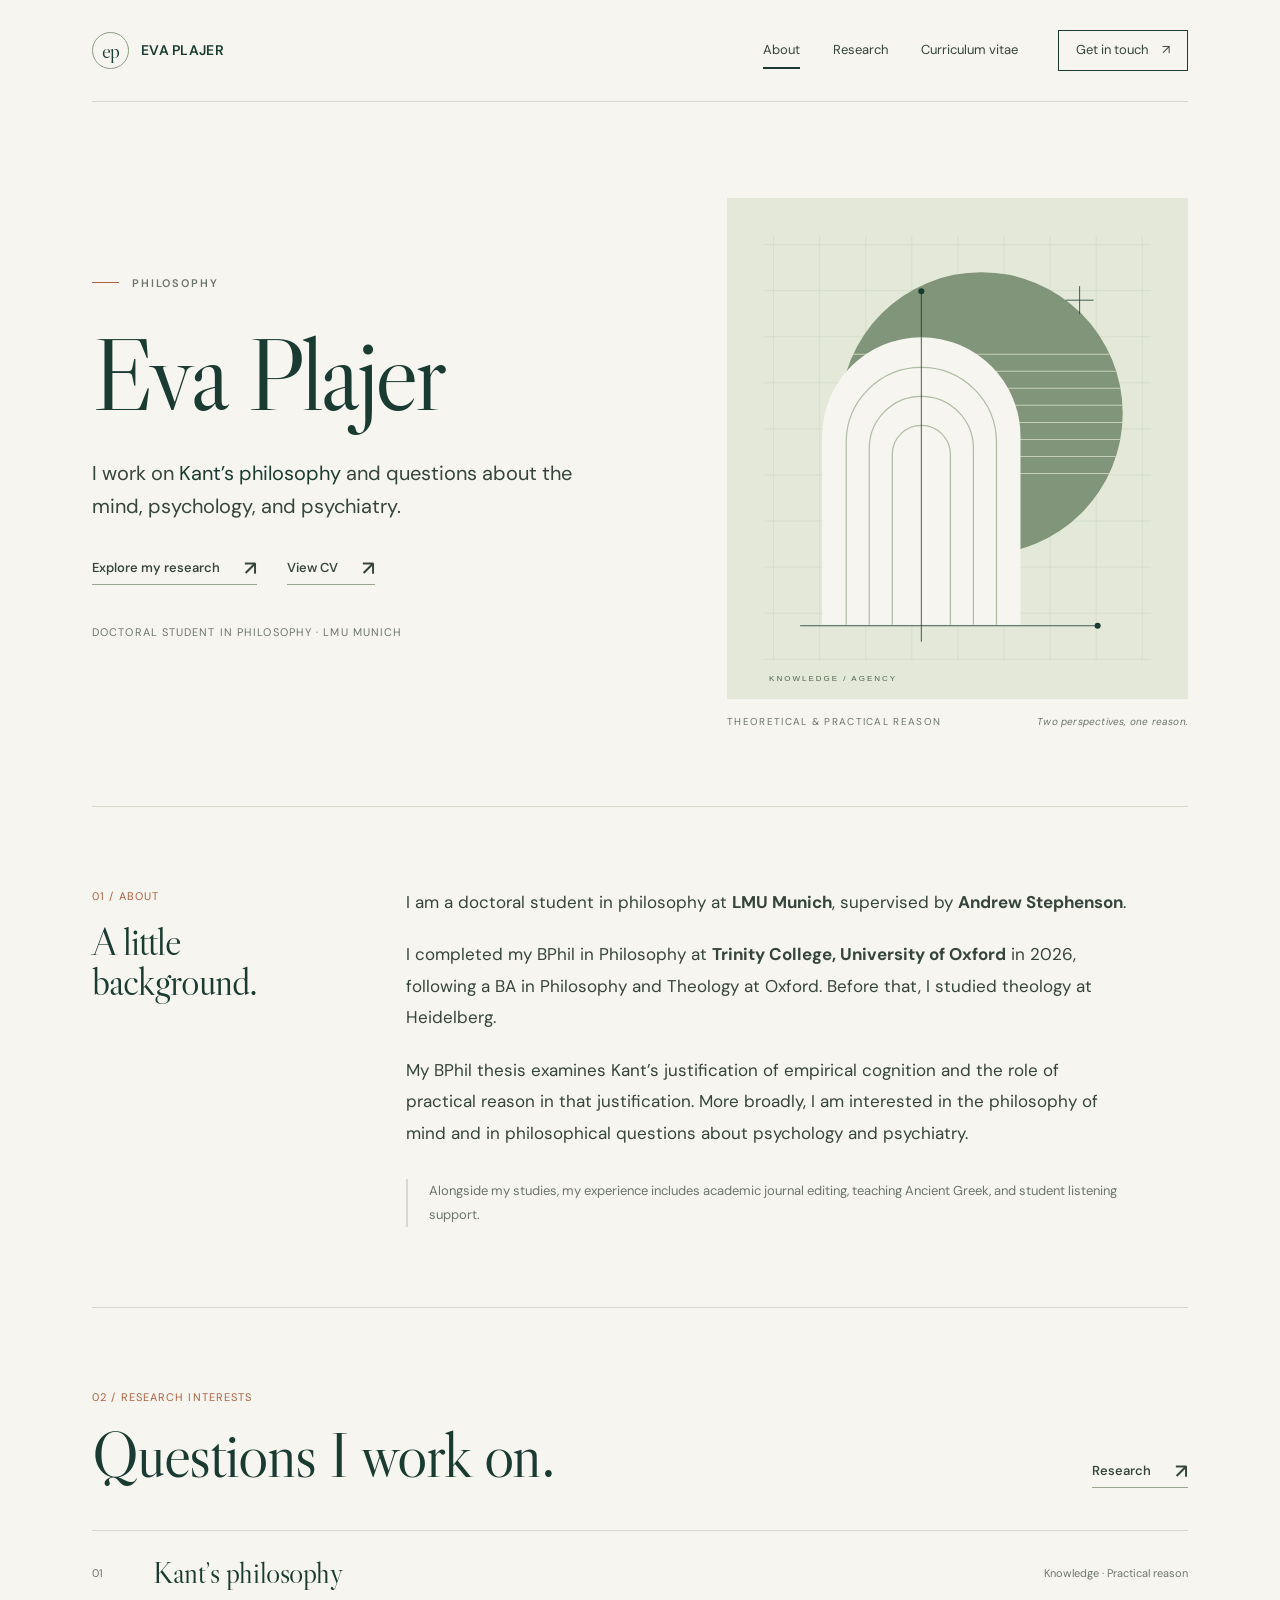
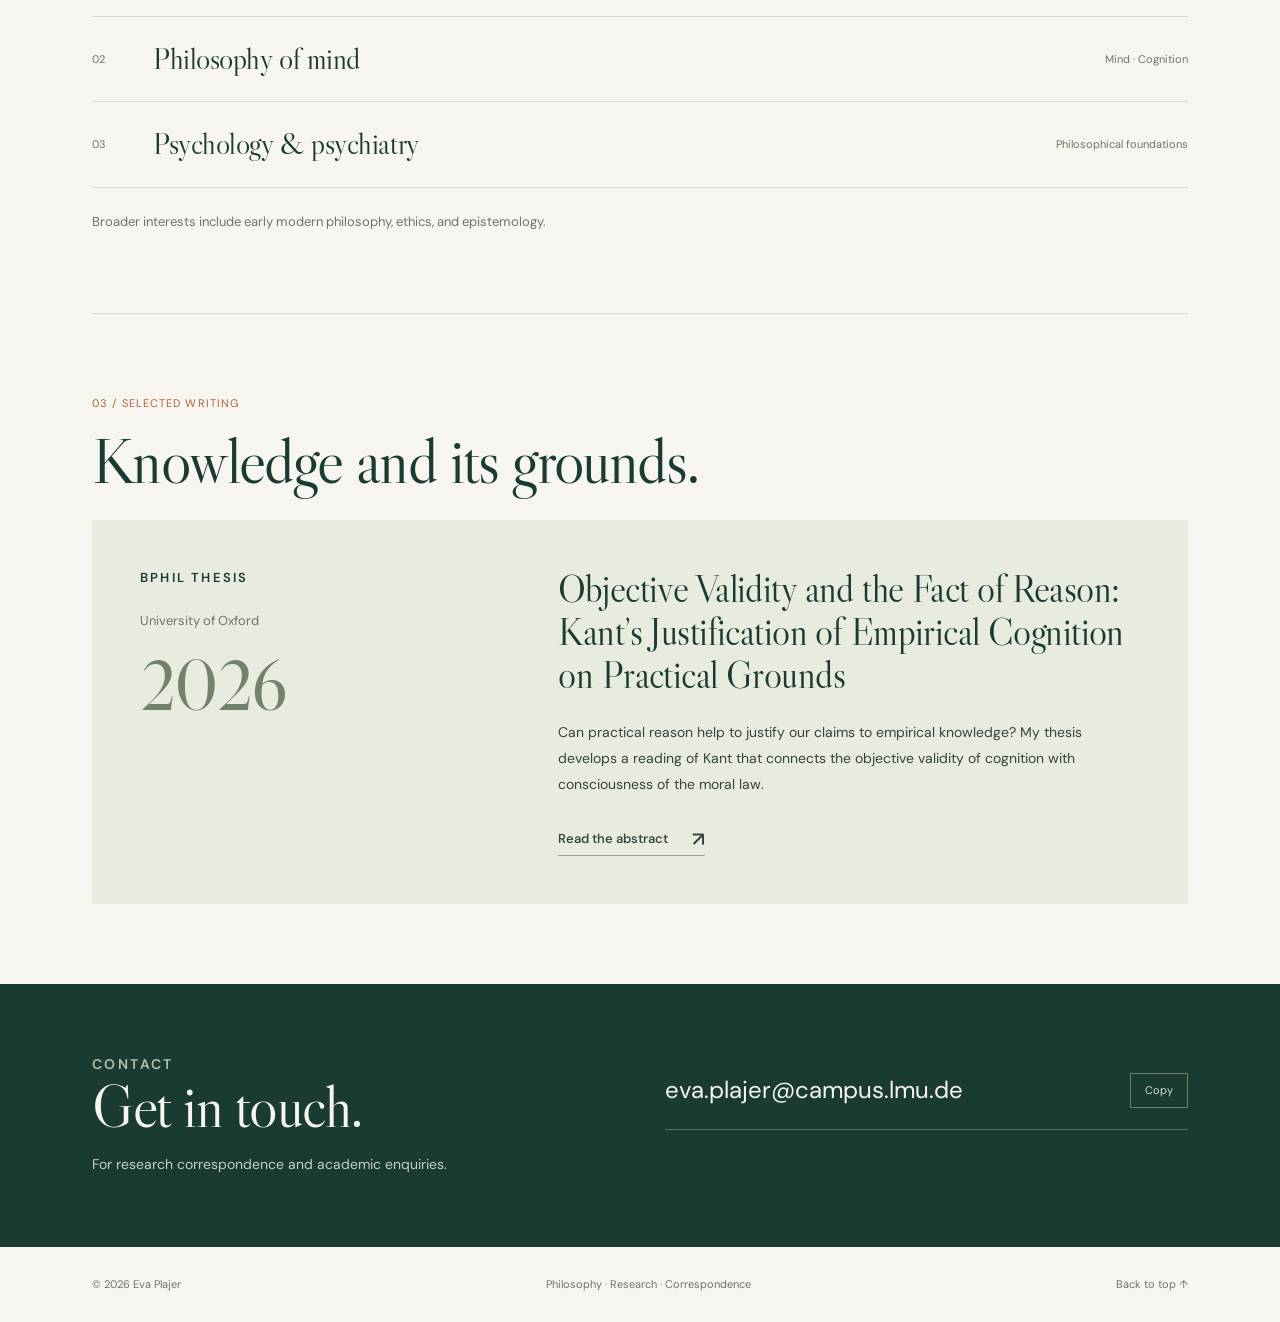
==== index.html @ 6549900b "Launch Eva Plajer’s academic website" ====
<!doctype html>
<html lang="en">
<head>
  <meta charset="utf-8"><meta name="viewport" content="width=device-width, initial-scale=1">
  <title>Eva Plajer — Philosophy</title>
  <meta name="description" content="Eva Plajer’s academic website. Research interests in Kant, philosophy of mind, and philosophy of psychology and psychiatry.">
  <meta name="theme-color" content="#193b31"><link rel="canonical" href="https://evaplajer.com/">
  <meta property="og:title" content="Eva Plajer — Philosophy"><meta property="og:description" content="Kant, philosophy of mind, and philosophy of psychology and psychiatry."><meta property="og:type" content="website"><meta property="og:url" content="https://evaplajer.com/">
  <link rel="icon" href="favicon.svg" type="image/svg+xml"><link rel="stylesheet" href="styles.css"><script src="script.js" defer></script>
</head>
<body>
  <a class="skip" href="#main">Skip to content</a>
  <header class="wrap"><div class="header-inner">
    <a class="wordmark" href="index.html" aria-label="Eva Plajer, home"><span class="monogram" aria-hidden="true">ep</span> EVA PLAJER</a>
    <button class="menu-toggle" aria-controls="navigation" aria-expanded="false">Menu +</button>
    <nav class="nav" id="navigation" aria-label="Main navigation"><a href="index.html" aria-current="page">About</a><a href="research.html">Research</a><a href="cv.html">Curriculum vitae</a><a class="nav-contact" href="#contact">Get in touch <span aria-hidden="true">↗</span></a></nav>
  </div></header>
  <main id="main">
    <div class="wrap">
      <section class="hero" aria-labelledby="name">
        <div>
          <p class="eyebrow rule">Philosophy</p>
          <h1 id="name">Eva Plajer</h1>
          <p class="lead">I work on <em>Kant’s philosophy</em> and questions about the mind, psychology, and psychiatry.</p>
          <div class="hero-actions"><a class="text-link" href="research.html">Explore my research <span aria-hidden="true">↗</span></a><a class="text-link" href="cv.html">View CV <span aria-hidden="true">↗</span></a></div>
          <p class="hero-note">Doctoral student in philosophy · LMU Munich</p>
        </div>
        <figure class="reason-art" aria-label="Abstract composition of a circle and an open arch, exploring the relation between knowledge and agency">
          <div class="art-frame">
            <svg viewBox="0 0 460 500" role="presentation" aria-hidden="true" preserveAspectRatio="xMidYMid slice">
              <defs><pattern id="grid" width="46" height="46" patternUnits="userSpaceOnUse"><path d="M46 0H0V46" fill="none" stroke="#bdc8af" stroke-width=".65"/></pattern><clipPath id="circle"><circle cx="254" cy="215" r="141"/></clipPath></defs>
              <rect width="460" height="500" fill="#e3e8d8"/><rect x="37" y="38" width="386" height="424" fill="url(#grid)"/>
              <circle cx="254" cy="215" r="141" fill="#809579"/>
              <g clip-path="url(#circle)" fill="none" stroke="#c4d0b5" stroke-width="1"><path d="M107 156H401M107 173H401M107 190H401M107 207H401M107 224H401M107 241H401M107 258H401M107 275H401"/></g>
              <path d="M95 426V238a99 99 0 0 1 198 0v188" fill="#f6f5ef"/>
              <path d="M119 426V244a75 75 0 0 1 150 0v182M142 426V250a52 52 0 0 1 104 0v176M165 426V256a29 29 0 0 1 58 0v170" fill="none" stroke="#aebca3" stroke-width="1.2"/>
              <path d="M73 427H370M194 93V443" stroke="#193b31" stroke-width=".8"/><circle cx="194" cy="93" r="3" fill="#193b31"/><circle cx="370" cy="427" r="3" fill="#193b31"/>
              <path d="M338 102h28m-14-14v28" stroke="#193b31" stroke-width=".8"/><text x="42" y="482" fill="#52654b" font-family="Arial,sans-serif" font-size="8" letter-spacing="2">KNOWLEDGE / AGENCY</text>
            </svg>
          </div>
          <figcaption class="art-caption"><span>Theoretical &amp; practical reason</span><span>Two perspectives, one reason.</span></figcaption>
        </figure>
      </section>
      <section class="section section-grid" id="about" aria-labelledby="about-title">
        <div><span class="section-number">01 / ABOUT</span><h2 class="section-title" id="about-title">A little<br>background.</h2></div>
        <div class="prose">
          <p class="lmu-status">I am a doctoral student in philosophy at <strong>LMU Munich</strong>, supervised by <strong>Andrew Stephenson</strong>.</p>
          <p>I completed my BPhil in Philosophy at <strong>Trinity College, University of Oxford</strong> in 2026, following a BA in Philosophy and Theology at Oxford. Before that, I studied theology at Heidelberg.</p>
          <p>My BPhil thesis examines Kant’s justification of empirical cognition and the role of practical reason in that justification. More broadly, I am interested in the philosophy of mind and in philosophical questions about psychology and psychiatry.</p>
          <p class="about-small">Alongside my studies, my experience includes academic journal editing, teaching Ancient Greek, and student listening support.</p>
        </div>
      </section>
      <section class="section" aria-labelledby="interests-title">
        <div class="research-heading"><div><span class="section-number">02 / RESEARCH INTERESTS</span><h2 id="interests-title">Questions I work on.</h2></div><a class="text-link" href="research.html">Research <span aria-hidden="true">↗</span></a></div>
        <div class="interest-list">
          <div class="interest"><span class="index">01</span><h3>Kant’s philosophy</h3><span class="tag">Knowledge · Practical reason</span></div>
          <div class="interest"><span class="index">02</span><h3>Philosophy of mind</h3><span class="tag">Mind · Cognition</span></div>
          <div class="interest"><span class="index">03</span><h3>Psychology &amp; psychiatry</h3><span class="tag">Philosophical foundations</span></div>
        </div>
        <p class="breadth">Broader interests include early modern philosophy, ethics, and epistemology.</p>
      </section>
      <section class="section" aria-labelledby="writing-title">
        <span class="section-number">03 / SELECTED WRITING</span><h2 id="writing-title">Knowledge and its grounds.</h2>
        <article class="writing-panel">
          <div class="writing-meta"><div><p class="eyebrow">BPhil thesis</p><p>University of Oxford</p></div><span class="year">2026</span></div>
          <div><h3><a href="research.html#thesis">Objective Validity and the Fact of Reason: Kant’s Justification of Empirical Cognition on Practical Grounds</a></h3><p class="summary">Can practical reason help to justify our claims to empirical knowledge? My thesis develops a reading of Kant that connects the objective validity of cognition with consciousness of the moral law.</p><a class="text-link" href="research.html#thesis">Read the abstract <span aria-hidden="true">↗</span></a></div>
        </article>
      </section>
    </div>
  </main>
  <section class="contact" id="contact" aria-labelledby="contact-title"><div class="wrap contact-inner">
    <div><p class="eyebrow">Contact</p><h2 id="contact-title">Get in touch.</h2><p>For research correspondence and academic enquiries.</p></div>
    <div class="contact-email"><div class="contact-address"><a class="email-link" href="mailto:eva.plajer@campus.lmu.de">eva.plajer@campus.lmu.de</a><button class="copy-email" aria-label="Copy email address">Copy</button></div><div class="contact-status" role="status" aria-live="polite"></div></div>
  </div></section>
  <footer class="wrap footer"><span>© 2026 Eva Plajer</span><span>Philosophy · Research · Correspondence</span><a href="#main">Back to top ↑</a></footer>
</body></html>
---- styles.css ----
@import url('https://fonts.googleapis.com/css2?family=DM+Sans:wght@400;450;500;550;600;650;700&family=Libre+Caslon+Display&display=swap');

:root{--paper:#f6f5ef;--white:#fffef9;--ink:#193b31;--text:#35443c;--muted:#6d7569;--line:#d4d9cb;--sage:#e3e8d8;--accent:#ad613f;--serif:'Libre Caslon Display',Georgia,serif;--sans:'DM Sans',Arial,sans-serif;--width:1160px}
*{box-sizing:border-box}html{scroll-behavior:smooth;scroll-padding-top:100px}body{margin:0;background:var(--paper);color:var(--text);font:16px/1.7 var(--sans);-webkit-font-smoothing:antialiased}a{color:inherit;text-decoration-thickness:1px;text-underline-offset:5px}a:hover{color:var(--accent)}button{font:inherit}::selection{background:#c9d5bc;color:var(--ink)}:focus-visible{outline:2px solid var(--accent);outline-offset:6px}img,svg{max-width:100%}.wrap{max-width:var(--width);margin-inline:auto;padding-inline:32px}.skip{position:fixed;top:-100px;left:16px;z-index:100;background:var(--ink);color:white;padding:10px 20px}.skip:focus{top:12px}header{position:relative;z-index:20}.header-inner{min-height:102px;display:flex;align-items:center;justify-content:space-between;border-bottom:1px solid var(--line)}.wordmark{display:flex;gap:12px;align-items:center;text-decoration:none;color:var(--ink);font-size:14px;font-weight:600;letter-spacing:.02em}.monogram{width:37px;height:37px;border:1px solid #8e9d84;border-radius:50%;display:grid;place-items:center;font:21px var(--serif);letter-spacing:-1px}.nav{display:flex;align-items:center;gap:33px;font-size:13px}.nav a{text-decoration:none;position:relative;padding:8px 0}.nav a[aria-current=page]:after{content:'';height:2px;position:absolute;left:0;right:0;bottom:1px;background:var(--ink)}.nav .nav-contact{margin-left:7px;border:1px solid var(--ink);padding:8px 17px}.nav-contact span{margin-left:11px}.menu-toggle{display:none;background:none;border:1px solid var(--line);color:var(--ink);padding:7px 11px;font-size:13px}.eyebrow{font-size:11px;letter-spacing:.17em;font-weight:600;text-transform:uppercase;color:var(--muted);line-height:1.5}.eyebrow.rule{display:flex;align-items:center;gap:13px}.eyebrow.rule:before{content:'';width:27px;height:1px;background:var(--accent)}h1,h2,h3,p{margin-top:0}h1,h2,h3{font-family:var(--serif);font-weight:400;color:var(--ink);line-height:1.04}h1{font-size:clamp(66px,8vw,112px);letter-spacing:-.035em;margin-bottom:29px}h2{font-size:clamp(42px,5vw,64px);letter-spacing:-.025em;margin-bottom:26px}h3{font-size:34px;letter-spacing:-.015em}.hero{display:grid;grid-template-columns:1.1fr .9fr;align-items:center;gap:72px;padding-block:84px 76px}.hero .eyebrow{margin-bottom:30px}.hero .lead{max-width:490px;font-size:20px;line-height:1.65}.hero .lead em{font-style:normal;color:var(--ink)}.hero-actions{display:flex;flex-wrap:wrap;align-items:center;gap:30px;margin-top:34px}.text-link{font-size:13px;font-weight:550;text-decoration:none;border-bottom:1px solid #9ba68f;padding-bottom:5px;display:inline-flex;gap:24px;align-items:center}.text-link span{font-size:20px;line-height:1}.hero-note{margin:38px 0 0;font-size:11px;letter-spacing:.1em;text-transform:uppercase;color:var(--muted)}.reason-art{margin:0;position:relative;padding-top:12px}.art-frame{background:var(--sage);aspect-ratio:.92;position:relative;overflow:hidden}.art-frame svg{display:block;width:100%;height:100%}.art-caption{display:flex;justify-content:space-between;gap:20px;font-size:10px;letter-spacing:.13em;text-transform:uppercase;color:var(--muted);margin-top:14px}.art-caption span:last-child{font-style:italic;letter-spacing:.02em;text-transform:none}.section{padding-block:80px;border-top:1px solid var(--line)}.section-grid{display:grid;grid-template-columns:260px 1fr;gap:54px}.section-number{display:block;color:var(--accent);font-size:11px;margin-bottom:15px;letter-spacing:.1em}.section-title{font-size:39px}.prose{max-width:720px;font-size:17px;line-height:1.85}.prose p{margin-bottom:21px}.prose p:last-child{margin-bottom:0}.about-small{font-size:13px;color:var(--muted);border-left:2px solid var(--line);padding-left:21px;margin-top:30px!important}.research-heading{display:flex;justify-content:space-between;align-items:end;gap:24px;margin-bottom:35px}.research-heading h2{margin:0}.interest-list{border-top:1px solid var(--line);margin-top:42px}.interest{display:grid;grid-template-columns:45px 1fr auto;align-items:center;gap:16px;border-bottom:1px solid var(--line);padding:25px 0}.interest .index{font-size:11px;color:var(--muted)}.interest h3{font-size:30px;margin:0;line-height:1.15}.interest .tag{font-size:11px;color:var(--muted);text-align:right}.breadth{font-size:13px;color:var(--muted);margin:23px 0 0}.writing-panel{display:grid;grid-template-columns:1fr 1.65fr;gap:66px;padding:48px;background:#e8ecdf}.writing-meta .eyebrow{color:var(--ink);margin-bottom:22px}.writing-meta p{font-size:13px;color:var(--muted)}.writing-meta .year{font-family:var(--serif);font-size:72px;line-height:1.1;letter-spacing:-.035em;color:#72836b}.writing-panel h3{font-size:38px;line-height:1.13;margin-bottom:23px}.writing-panel h3 a{text-decoration:none}.writing-panel .summary{font-size:14px;line-height:1.85;margin-bottom:26px}.contact{background:var(--ink);color:#e6eddf;padding-block:70px}.contact-inner{display:grid;grid-template-columns:1fr 1fr;align-items:center;gap:50px}.contact h2{color:var(--paper);font-size:60px;margin-bottom:16px}.contact .eyebrow{color:#b5c4aa}.contact p{font-size:14px;color:#c5d0bf;margin-bottom:0}.contact-address{border-bottom:1px solid #59705d;padding-bottom:18px;display:flex;justify-content:space-between;gap:16px;align-items:center}.email-link{font-size:clamp(16px,2.1vw,24px);text-decoration:none;color:var(--paper);overflow-wrap:anywhere}.email-link:hover{color:white}.copy-email{border:1px solid #6d816b;background:transparent;color:#d7e2ce;font-size:11px;padding:7px 10px;cursor:pointer;min-width:58px}.copy-email:hover{background:#2c4b3e}.contact-status{font-size:12px;color:#d7e2ce;min-height:22px;margin-top:9px}.footer{font-size:11px;color:var(--muted);display:flex;justify-content:space-between;gap:20px;padding-block:28px}.footer a{text-decoration:none}.page-heading{padding-block:73px 52px;max-width:850px}.page-heading h1{font-size:clamp(60px,7vw,88px);margin-bottom:26px}.page-heading .eyebrow{margin-bottom:23px}.page-intro{font-size:19px;max-width:660px}.page-heading .text-link{margin-top:5px}.paper-layout{display:grid;grid-template-columns:230px 1fr;gap:65px;padding-bottom:90px}.paper-meta{font-size:13px;color:var(--muted);padding-top:7px}.paper-meta dl{margin:0}.paper-meta dt{font-size:10px;text-transform:uppercase;letter-spacing:.14em;color:var(--ink);margin-top:23px}.paper-meta dt:first-child{margin-top:0}.paper-meta dd{margin:7px 0 0;line-height:1.6}.paper-meta .text-link{margin-top:30px;font-size:12px;gap:12px;color:var(--ink)}.paper-content h2{font-size:34px;line-height:1.22;margin-top:38px;margin-bottom:18px}.paper-content h2:first-child{margin-top:0}.paper-content .abstract{font-family:var(--serif);font-size:29px;line-height:1.4;color:var(--ink)}.paper-content p{font-size:16px;line-height:1.85}.topic-tags{display:flex;flex-wrap:wrap;gap:8px;margin-block:25px}.topic-tags span{font-size:11px;border:1px solid var(--line);padding:5px 10px}.paper-question{border-left:2px solid var(--accent);padding-left:24px;margin-block:36px}.paper-question p{font:30px/1.35 var(--serif);color:var(--ink)}.chapter-list{padding:0;list-style:none;counter-reset:chapters}.chapter-list li{counter-increment:chapters;display:flex;gap:18px;border-top:1px solid var(--line);padding:16px 0;font-size:14px}.chapter-list li:before{content:'0' counter(chapters);color:var(--muted);font-size:11px;padding-top:3px}.note{background:var(--sage);padding:25px 28px;margin-top:40px}.note p{font-size:13px;margin:0}.cv-heading{display:flex;justify-content:space-between;align-items:end;gap:32px}.print-button{font-size:12px;line-height:1.3;padding:12px 20px;color:var(--ink);border:1px solid var(--ink);background:transparent;cursor:pointer;white-space:nowrap;margin-bottom:11px}.print-button:hover{background:var(--sage)}.cv-layout{display:grid;grid-template-columns:210px 1fr;gap:70px;padding-bottom:90px}.cv-nav{position:sticky;top:35px;align-self:start;font-size:12px}.cv-nav a{display:block;text-decoration:none;padding:7px 0;color:var(--muted)}.cv-nav a:hover{color:var(--ink)}.cv-section{padding-top:33px;border-top:1px solid var(--line);margin-bottom:45px}.cv-section:last-child{margin:0}.cv-section h2{font-size:38px;margin-bottom:30px}.cv-row{display:grid;grid-template-columns:112px 1fr;gap:20px;margin-bottom:25px;font-size:14px}.cv-row:last-child{margin:0}.cv-date{color:var(--muted);font-size:12px;padding-top:2px}.cv-row h3{font:600 15px/1.5 var(--sans);margin-bottom:4px}.cv-row p{margin-bottom:5px;font-size:13px;line-height:1.75}.cv-detail{color:var(--muted)}.languages{display:grid;grid-template-columns:1fr 1fr;gap:14px 35px}.language{border-bottom:1px solid var(--line);padding-bottom:12px;font-size:14px}.language span{display:block;font-size:11px;color:var(--muted);margin-top:2px}.print-contact{display:none}.no-wrap{white-space:nowrap}
@media(min-width:1500px){.hero{padding-block:105px 95px}}
@media(max-width:1000px){.hero{gap:40px}.hero .lead{font-size:18px}.section-grid{grid-template-columns:190px 1fr;gap:35px}.writing-panel{gap:40px;padding:35px}.cv-layout{grid-template-columns:150px 1fr;gap:40px}.paper-layout{grid-template-columns:190px 1fr;gap:40px}.contact-inner{grid-template-columns:1fr 1.1fr;gap:28px}}
@media(max-width:720px){.wrap{padding-inline:24px}.header-inner{min-height:80px}.menu-toggle{display:block}.nav{display:none;position:absolute;top:79px;left:24px;right:24px;flex-direction:column;align-items:stretch;gap:0;background:var(--paper);border:1px solid var(--line);padding:15px 22px;box-shadow:0 12px 24px #193b310a}.nav[data-open=true]{display:flex}.nav a{padding:12px 0}.nav a[aria-current=page]:after{right:auto;width:25px;bottom:7px}.nav .nav-contact{margin:10px 0 5px;padding:9px 14px}.hero{grid-template-columns:1fr;gap:43px;padding-block:52px}.hero .eyebrow{margin-bottom:23px}h1{font-size:82px}.hero .lead{font-size:18px;max-width:520px}.hero-note{margin-top:28px}.reason-art{max-width:450px;width:100%;justify-self:center;padding:0}.art-frame{aspect-ratio:1.2}.section{padding-block:52px}.section-grid{grid-template-columns:1fr;gap:18px}.section-title{font-size:39px;margin-bottom:5px}.section-number{margin-bottom:12px}.prose{font-size:16px}.research-heading{align-items:start}.research-heading .text-link{font-size:11px;gap:9px}.interest-list{margin-top:25px}.interest{grid-template-columns:24px 1fr;padding:22px 0;gap:10px}.interest h3{font-size:29px}.interest .tag{grid-column:2;text-align:left;margin-top:-1px}.writing-panel{grid-template-columns:1fr;gap:24px;padding:28px}.writing-meta{display:flex;justify-content:space-between;align-items:center;gap:15px}.writing-meta .eyebrow{margin:0 0 7px}.writing-meta p{margin:0}.writing-meta .year{font-size:49px}.writing-panel h3{font-size:34px}.contact{padding-block:49px}.contact-inner{grid-template-columns:1fr;gap:32px}.contact h2{font-size:52px}.email-link{font-size:19px}.footer{font-size:10px;gap:16px;align-items:start}.footer span{max-width:170px}.page-heading{padding-block:48px 37px}.page-heading h1{font-size:65px}.page-intro{font-size:17px}.paper-layout{grid-template-columns:1fr;gap:40px;padding-bottom:55px}.paper-meta{padding-top:0}.paper-meta dl{display:grid;grid-template-columns:repeat(3,1fr);gap:12px}.paper-meta dt{margin:0}.paper-meta .meta-field{min-width:0}.paper-content .abstract{font-size:27px}.paper-content h2{font-size:32px}.cv-heading{display:block}.print-button{margin-bottom:0}.cv-layout{display:block;padding-bottom:55px}.cv-nav{position:static;display:flex;flex-wrap:wrap;gap:10px 24px;margin-bottom:28px}.cv-nav a{padding:0}.cv-row{grid-template-columns:1fr;gap:5px;margin-bottom:26px}.cv-section h2{font-size:35px}.languages{gap:14px 23px}.cv-date{font-size:11px}.paper-question{padding-left:18px}.paper-question p{font-size:27px}}
@media(prefers-reduced-motion:reduce){html{scroll-behavior:auto}*{animation:none!important;transition:none!important}}
@media print{@page{size:A4;margin:18mm}body{background:white;color:#222;font-size:10pt}.wrap{padding:0;max-width:none}header,.contact,.footer,.cv-nav,.print-button,.skip{display:none}.page-heading{padding:0 0 20px}.page-heading h1{font-size:38pt}.page-heading .eyebrow{margin-bottom:8px}.page-intro{font-size:11pt}.print-contact{display:block;font-size:10pt}.cv-layout{display:block;padding:0}.cv-section{margin-bottom:22px;padding-top:16px;break-inside:avoid}.cv-section h2{font-size:23pt;margin-bottom:15px}.cv-row{grid-template-columns:90px 1fr;gap:15px;margin-bottom:16px;break-inside:avoid}.cv-row h3{font-size:10pt}.cv-row p{font-size:9pt}.cv-date{font-size:9pt}.language{font-size:10pt}.language span{font-size:9pt}.cv-section a{text-decoration:none}.eyebrow{font-size:8pt}}
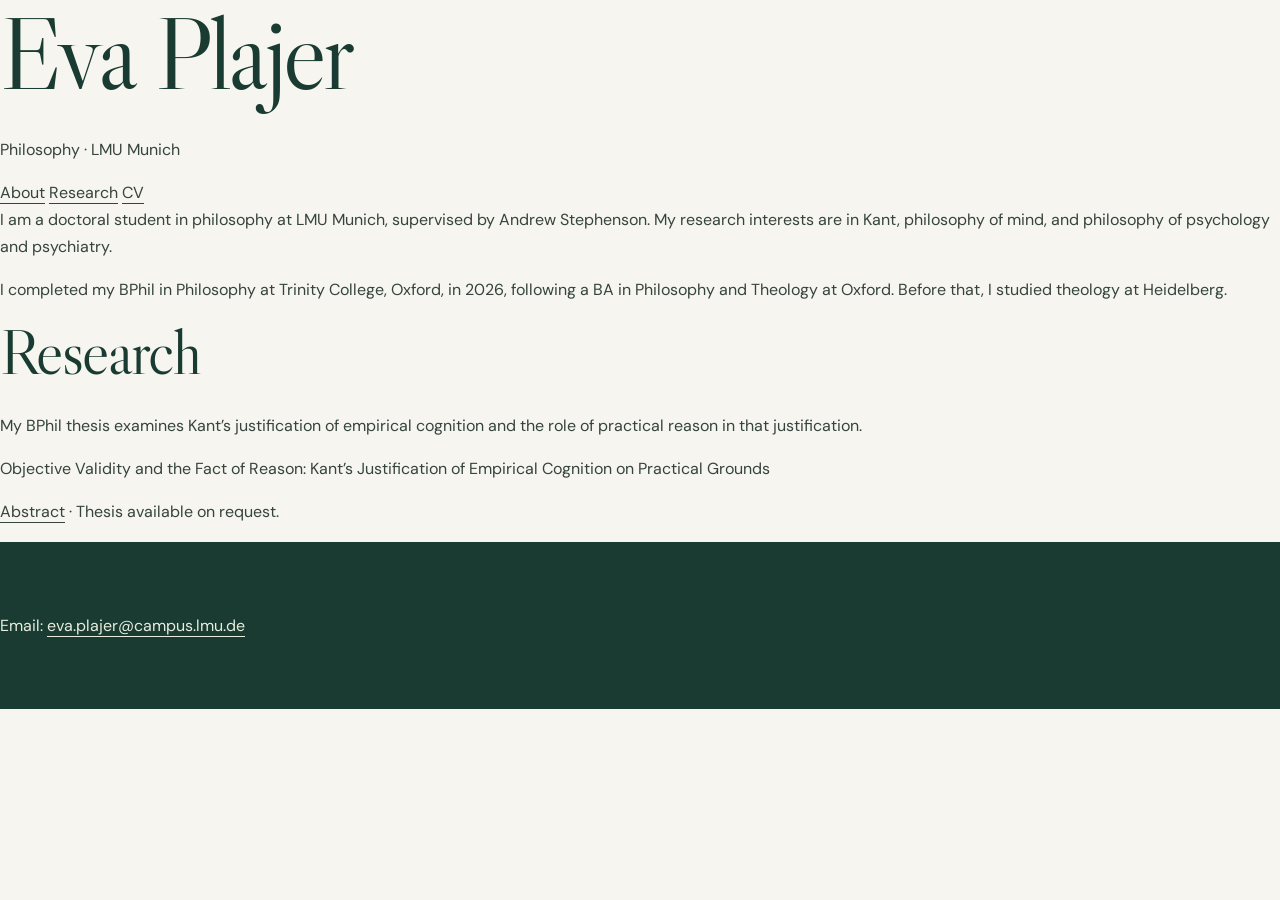
==== commit 83ff090f: "Update index.html" ====
--- a/index.html
+++ b/index.html
@@ -1,76 +1,33 @@
 <!doctype html>
 <html lang="en">
 <head>
-  <meta charset="utf-8"><meta name="viewport" content="width=device-width, initial-scale=1">
-  <title>Eva Plajer — Philosophy</title>
-  <meta name="description" content="Eva Plajer’s academic website. Research interests in Kant, philosophy of mind, and philosophy of psychology and psychiatry.">
-  <meta name="theme-color" content="#193b31"><link rel="canonical" href="https://evaplajer.com/">
-  <meta property="og:title" content="Eva Plajer — Philosophy"><meta property="og:description" content="Kant, philosophy of mind, and philosophy of psychology and psychiatry."><meta property="og:type" content="website"><meta property="og:url" content="https://evaplajer.com/">
-  <link rel="icon" href="favicon.svg" type="image/svg+xml"><link rel="stylesheet" href="styles.css"><script src="script.js" defer></script>
+  <meta charset="utf-8">
+  <meta name="viewport" content="width=device-width, initial-scale=1">
+  <title>Eva Plajer</title>
+  <meta name="description" content="Eva Plajer, doctoral student in philosophy at LMU Munich. Research interests in Kant, philosophy of mind, and philosophy of psychology and psychiatry.">
+  <link rel="canonical" href="https://evaplajer.com/">
+  <link rel="icon" href="favicon.svg" type="image/svg+xml">
+  <link rel="stylesheet" href="styles.css">
 </head>
 <body>
   <a class="skip" href="#main">Skip to content</a>
-  <header class="wrap"><div class="header-inner">
-    <a class="wordmark" href="index.html" aria-label="Eva Plajer, home"><span class="monogram" aria-hidden="true">ep</span> EVA PLAJER</a>
-    <button class="menu-toggle" aria-controls="navigation" aria-expanded="false">Menu +</button>
-    <nav class="nav" id="navigation" aria-label="Main navigation"><a href="index.html" aria-current="page">About</a><a href="research.html">Research</a><a href="cv.html">Curriculum vitae</a><a class="nav-contact" href="#contact">Get in touch <span aria-hidden="true">↗</span></a></nav>
-  </div></header>
+  <header class="site-header">
+    <h1>Eva Plajer</h1>
+    <p class="subtitle">Philosophy · LMU Munich</p>
+    <nav class="site-nav" aria-label="Main navigation">
+      <a href="index.html" aria-current="page">About</a>
+      <a href="research.html">Research</a>
+      <a href="cv.html">CV</a>
+    </nav>
+  </header>
   <main id="main">
-    <div class="wrap">
-      <section class="hero" aria-labelledby="name">
-        <div>
-          <p class="eyebrow rule">Philosophy</p>
-          <h1 id="name">Eva Plajer</h1>
-          <p class="lead">I work on <em>Kant’s philosophy</em> and questions about the mind, psychology, and psychiatry.</p>
-          <div class="hero-actions"><a class="text-link" href="research.html">Explore my research <span aria-hidden="true">↗</span></a><a class="text-link" href="cv.html">View CV <span aria-hidden="true">↗</span></a></div>
-          <p class="hero-note">Doctoral student in philosophy · LMU Munich</p>
-        </div>
-        <figure class="reason-art" aria-label="Abstract composition of a circle and an open arch, exploring the relation between knowledge and agency">
-          <div class="art-frame">
-            <svg viewBox="0 0 460 500" role="presentation" aria-hidden="true" preserveAspectRatio="xMidYMid slice">
-              <defs><pattern id="grid" width="46" height="46" patternUnits="userSpaceOnUse"><path d="M46 0H0V46" fill="none" stroke="#bdc8af" stroke-width=".65"/></pattern><clipPath id="circle"><circle cx="254" cy="215" r="141"/></clipPath></defs>
-              <rect width="460" height="500" fill="#e3e8d8"/><rect x="37" y="38" width="386" height="424" fill="url(#grid)"/>
-              <circle cx="254" cy="215" r="141" fill="#809579"/>
-              <g clip-path="url(#circle)" fill="none" stroke="#c4d0b5" stroke-width="1"><path d="M107 156H401M107 173H401M107 190H401M107 207H401M107 224H401M107 241H401M107 258H401M107 275H401"/></g>
-              <path d="M95 426V238a99 99 0 0 1 198 0v188" fill="#f6f5ef"/>
-              <path d="M119 426V244a75 75 0 0 1 150 0v182M142 426V250a52 52 0 0 1 104 0v176M165 426V256a29 29 0 0 1 58 0v170" fill="none" stroke="#aebca3" stroke-width="1.2"/>
-              <path d="M73 427H370M194 93V443" stroke="#193b31" stroke-width=".8"/><circle cx="194" cy="93" r="3" fill="#193b31"/><circle cx="370" cy="427" r="3" fill="#193b31"/>
-              <path d="M338 102h28m-14-14v28" stroke="#193b31" stroke-width=".8"/><text x="42" y="482" fill="#52654b" font-family="Arial,sans-serif" font-size="8" letter-spacing="2">KNOWLEDGE / AGENCY</text>
-            </svg>
-          </div>
-          <figcaption class="art-caption"><span>Theoretical &amp; practical reason</span><span>Two perspectives, one reason.</span></figcaption>
-        </figure>
-      </section>
-      <section class="section section-grid" id="about" aria-labelledby="about-title">
-        <div><span class="section-number">01 / ABOUT</span><h2 class="section-title" id="about-title">A little<br>background.</h2></div>
-        <div class="prose">
-          <p class="lmu-status">I am a doctoral student in philosophy at <strong>LMU Munich</strong>, supervised by <strong>Andrew Stephenson</strong>.</p>
-          <p>I completed my BPhil in Philosophy at <strong>Trinity College, University of Oxford</strong> in 2026, following a BA in Philosophy and Theology at Oxford. Before that, I studied theology at Heidelberg.</p>
-          <p>My BPhil thesis examines Kant’s justification of empirical cognition and the role of practical reason in that justification. More broadly, I am interested in the philosophy of mind and in philosophical questions about psychology and psychiatry.</p>
-          <p class="about-small">Alongside my studies, my experience includes academic journal editing, teaching Ancient Greek, and student listening support.</p>
-        </div>
-      </section>
-      <section class="section" aria-labelledby="interests-title">
-        <div class="research-heading"><div><span class="section-number">02 / RESEARCH INTERESTS</span><h2 id="interests-title">Questions I work on.</h2></div><a class="text-link" href="research.html">Research <span aria-hidden="true">↗</span></a></div>
-        <div class="interest-list">
-          <div class="interest"><span class="index">01</span><h3>Kant’s philosophy</h3><span class="tag">Knowledge · Practical reason</span></div>
-          <div class="interest"><span class="index">02</span><h3>Philosophy of mind</h3><span class="tag">Mind · Cognition</span></div>
-          <div class="interest"><span class="index">03</span><h3>Psychology &amp; psychiatry</h3><span class="tag">Philosophical foundations</span></div>
-        </div>
-        <p class="breadth">Broader interests include early modern philosophy, ethics, and epistemology.</p>
-      </section>
-      <section class="section" aria-labelledby="writing-title">
-        <span class="section-number">03 / SELECTED WRITING</span><h2 id="writing-title">Knowledge and its grounds.</h2>
-        <article class="writing-panel">
-          <div class="writing-meta"><div><p class="eyebrow">BPhil thesis</p><p>University of Oxford</p></div><span class="year">2026</span></div>
-          <div><h3><a href="research.html#thesis">Objective Validity and the Fact of Reason: Kant’s Justification of Empirical Cognition on Practical Grounds</a></h3><p class="summary">Can practical reason help to justify our claims to empirical knowledge? My thesis develops a reading of Kant that connects the objective validity of cognition with consciousness of the moral law.</p><a class="text-link" href="research.html#thesis">Read the abstract <span aria-hidden="true">↗</span></a></div>
-        </article>
-      </section>
-    </div>
+    <p>I am a doctoral student in philosophy at LMU Munich, supervised by Andrew Stephenson. My research interests are in Kant, philosophy of mind, and philosophy of psychology and psychiatry.</p>
+    <p>I completed my BPhil in Philosophy at Trinity College, Oxford, in 2026, following a BA in Philosophy and Theology at Oxford. Before that, I studied theology at Heidelberg.</p>
+    <h2>Research</h2>
+    <p>My BPhil thesis examines Kant’s justification of empirical cognition and the role of practical reason in that justification.</p>
+    <p class="thesis-title">Objective Validity and the Fact of Reason: Kant’s Justification of Empirical Cognition on Practical Grounds</p>
+    <p><a href="research.html#thesis">Abstract</a> · Thesis available on request.</p>
+    <p class="contact">Email: <a href="mailto:eva.plajer@campus.lmu.de">eva.plajer@campus.lmu.de</a></p>
   </main>
-  <section class="contact" id="contact" aria-labelledby="contact-title"><div class="wrap contact-inner">
-    <div><p class="eyebrow">Contact</p><h2 id="contact-title">Get in touch.</h2><p>For research correspondence and academic enquiries.</p></div>
-    <div class="contact-email"><div class="contact-address"><a class="email-link" href="mailto:eva.plajer@campus.lmu.de">eva.plajer@campus.lmu.de</a><button class="copy-email" aria-label="Copy email address">Copy</button></div><div class="contact-status" role="status" aria-live="polite"></div></div>
-  </div></section>
-  <footer class="wrap footer"><span>© 2026 Eva Plajer</span><span>Philosophy · Research · Correspondence</span><a href="#main">Back to top ↑</a></footer>
-</body></html>
+</body>
+</html>
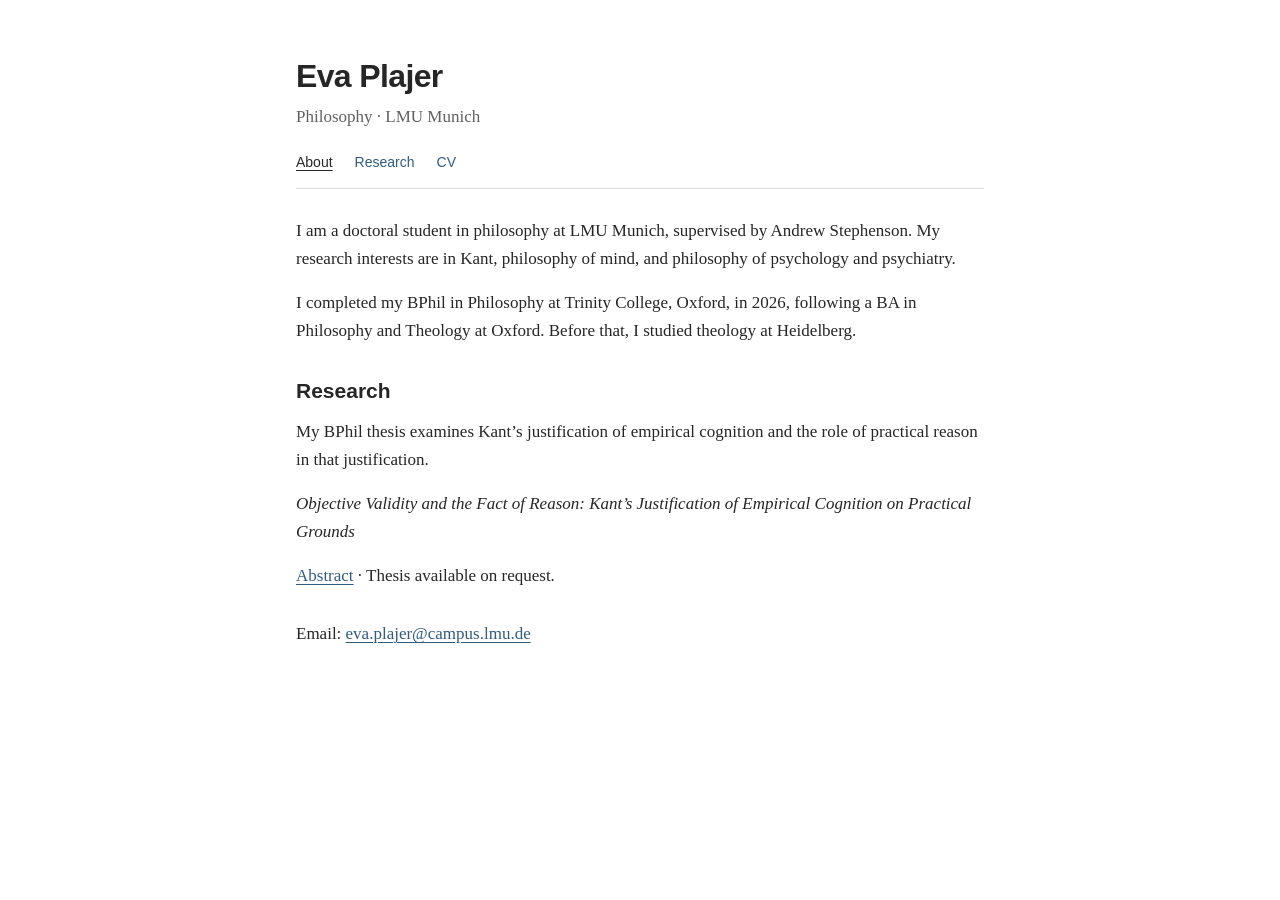
==== commit 4315a0b3: "Refresh styles for the simplified website" ====
--- a/index.html
+++ b/index.html
@@ -7,7 +7,7 @@
   <meta name="description" content="Eva Plajer, doctoral student in philosophy at LMU Munich. Research interests in Kant, philosophy of mind, and philosophy of psychology and psychiatry.">
   <link rel="canonical" href="https://evaplajer.com/">
   <link rel="icon" href="favicon.svg" type="image/svg+xml">
-  <link rel="stylesheet" href="styles.css">
+  <link rel="stylesheet" href="styles.css?v=2">
 </head>
 <body>
   <a class="skip" href="#main">Skip to content</a>
--- a/styles.css
+++ b/styles.css
@@ -1,9 +1,43 @@
-@import url('https://fonts.googleapis.com/css2?family=DM+Sans:wght@400;450;500;550;600;650;700&family=Libre+Caslon+Display&display=swap');
-
-:root{--paper:#f6f5ef;--white:#fffef9;--ink:#193b31;--text:#35443c;--muted:#6d7569;--line:#d4d9cb;--sage:#e3e8d8;--accent:#ad613f;--serif:'Libre Caslon Display',Georgia,serif;--sans:'DM Sans',Arial,sans-serif;--width:1160px}
-*{box-sizing:border-box}html{scroll-behavior:smooth;scroll-padding-top:100px}body{margin:0;background:var(--paper);color:var(--text);font:16px/1.7 var(--sans);-webkit-font-smoothing:antialiased}a{color:inherit;text-decoration-thickness:1px;text-underline-offset:5px}a:hover{color:var(--accent)}button{font:inherit}::selection{background:#c9d5bc;color:var(--ink)}:focus-visible{outline:2px solid var(--accent);outline-offset:6px}img,svg{max-width:100%}.wrap{max-width:var(--width);margin-inline:auto;padding-inline:32px}.skip{position:fixed;top:-100px;left:16px;z-index:100;background:var(--ink);color:white;padding:10px 20px}.skip:focus{top:12px}header{position:relative;z-index:20}.header-inner{min-height:102px;display:flex;align-items:center;justify-content:space-between;border-bottom:1px solid var(--line)}.wordmark{display:flex;gap:12px;align-items:center;text-decoration:none;color:var(--ink);font-size:14px;font-weight:600;letter-spacing:.02em}.monogram{width:37px;height:37px;border:1px solid #8e9d84;border-radius:50%;display:grid;place-items:center;font:21px var(--serif);letter-spacing:-1px}.nav{display:flex;align-items:center;gap:33px;font-size:13px}.nav a{text-decoration:none;position:relative;padding:8px 0}.nav a[aria-current=page]:after{content:'';height:2px;position:absolute;left:0;right:0;bottom:1px;background:var(--ink)}.nav .nav-contact{margin-left:7px;border:1px solid var(--ink);padding:8px 17px}.nav-contact span{margin-left:11px}.menu-toggle{display:none;background:none;border:1px solid var(--line);color:var(--ink);padding:7px 11px;font-size:13px}.eyebrow{font-size:11px;letter-spacing:.17em;font-weight:600;text-transform:uppercase;color:var(--muted);line-height:1.5}.eyebrow.rule{display:flex;align-items:center;gap:13px}.eyebrow.rule:before{content:'';width:27px;height:1px;background:var(--accent)}h1,h2,h3,p{margin-top:0}h1,h2,h3{font-family:var(--serif);font-weight:400;color:var(--ink);line-height:1.04}h1{font-size:clamp(66px,8vw,112px);letter-spacing:-.035em;margin-bottom:29px}h2{font-size:clamp(42px,5vw,64px);letter-spacing:-.025em;margin-bottom:26px}h3{font-size:34px;letter-spacing:-.015em}.hero{display:grid;grid-template-columns:1.1fr .9fr;align-items:center;gap:72px;padding-block:84px 76px}.hero .eyebrow{margin-bottom:30px}.hero .lead{max-width:490px;font-size:20px;line-height:1.65}.hero .lead em{font-style:normal;color:var(--ink)}.hero-actions{display:flex;flex-wrap:wrap;align-items:center;gap:30px;margin-top:34px}.text-link{font-size:13px;font-weight:550;text-decoration:none;border-bottom:1px solid #9ba68f;padding-bottom:5px;display:inline-flex;gap:24px;align-items:center}.text-link span{font-size:20px;line-height:1}.hero-note{margin:38px 0 0;font-size:11px;letter-spacing:.1em;text-transform:uppercase;color:var(--muted)}.reason-art{margin:0;position:relative;padding-top:12px}.art-frame{background:var(--sage);aspect-ratio:.92;position:relative;overflow:hidden}.art-frame svg{display:block;width:100%;height:100%}.art-caption{display:flex;justify-content:space-between;gap:20px;font-size:10px;letter-spacing:.13em;text-transform:uppercase;color:var(--muted);margin-top:14px}.art-caption span:last-child{font-style:italic;letter-spacing:.02em;text-transform:none}.section{padding-block:80px;border-top:1px solid var(--line)}.section-grid{display:grid;grid-template-columns:260px 1fr;gap:54px}.section-number{display:block;color:var(--accent);font-size:11px;margin-bottom:15px;letter-spacing:.1em}.section-title{font-size:39px}.prose{max-width:720px;font-size:17px;line-height:1.85}.prose p{margin-bottom:21px}.prose p:last-child{margin-bottom:0}.about-small{font-size:13px;color:var(--muted);border-left:2px solid var(--line);padding-left:21px;margin-top:30px!important}.research-heading{display:flex;justify-content:space-between;align-items:end;gap:24px;margin-bottom:35px}.research-heading h2{margin:0}.interest-list{border-top:1px solid var(--line);margin-top:42px}.interest{display:grid;grid-template-columns:45px 1fr auto;align-items:center;gap:16px;border-bottom:1px solid var(--line);padding:25px 0}.interest .index{font-size:11px;color:var(--muted)}.interest h3{font-size:30px;margin:0;line-height:1.15}.interest .tag{font-size:11px;color:var(--muted);text-align:right}.breadth{font-size:13px;color:var(--muted);margin:23px 0 0}.writing-panel{display:grid;grid-template-columns:1fr 1.65fr;gap:66px;padding:48px;background:#e8ecdf}.writing-meta .eyebrow{color:var(--ink);margin-bottom:22px}.writing-meta p{font-size:13px;color:var(--muted)}.writing-meta .year{font-family:var(--serif);font-size:72px;line-height:1.1;letter-spacing:-.035em;color:#72836b}.writing-panel h3{font-size:38px;line-height:1.13;margin-bottom:23px}.writing-panel h3 a{text-decoration:none}.writing-panel .summary{font-size:14px;line-height:1.85;margin-bottom:26px}.contact{background:var(--ink);color:#e6eddf;padding-block:70px}.contact-inner{display:grid;grid-template-columns:1fr 1fr;align-items:center;gap:50px}.contact h2{color:var(--paper);font-size:60px;margin-bottom:16px}.contact .eyebrow{color:#b5c4aa}.contact p{font-size:14px;color:#c5d0bf;margin-bottom:0}.contact-address{border-bottom:1px solid #59705d;padding-bottom:18px;display:flex;justify-content:space-between;gap:16px;align-items:center}.email-link{font-size:clamp(16px,2.1vw,24px);text-decoration:none;color:var(--paper);overflow-wrap:anywhere}.email-link:hover{color:white}.copy-email{border:1px solid #6d816b;background:transparent;color:#d7e2ce;font-size:11px;padding:7px 10px;cursor:pointer;min-width:58px}.copy-email:hover{background:#2c4b3e}.contact-status{font-size:12px;color:#d7e2ce;min-height:22px;margin-top:9px}.footer{font-size:11px;color:var(--muted);display:flex;justify-content:space-between;gap:20px;padding-block:28px}.footer a{text-decoration:none}.page-heading{padding-block:73px 52px;max-width:850px}.page-heading h1{font-size:clamp(60px,7vw,88px);margin-bottom:26px}.page-heading .eyebrow{margin-bottom:23px}.page-intro{font-size:19px;max-width:660px}.page-heading .text-link{margin-top:5px}.paper-layout{display:grid;grid-template-columns:230px 1fr;gap:65px;padding-bottom:90px}.paper-meta{font-size:13px;color:var(--muted);padding-top:7px}.paper-meta dl{margin:0}.paper-meta dt{font-size:10px;text-transform:uppercase;letter-spacing:.14em;color:var(--ink);margin-top:23px}.paper-meta dt:first-child{margin-top:0}.paper-meta dd{margin:7px 0 0;line-height:1.6}.paper-meta .text-link{margin-top:30px;font-size:12px;gap:12px;color:var(--ink)}.paper-content h2{font-size:34px;line-height:1.22;margin-top:38px;margin-bottom:18px}.paper-content h2:first-child{margin-top:0}.paper-content .abstract{font-family:var(--serif);font-size:29px;line-height:1.4;color:var(--ink)}.paper-content p{font-size:16px;line-height:1.85}.topic-tags{display:flex;flex-wrap:wrap;gap:8px;margin-block:25px}.topic-tags span{font-size:11px;border:1px solid var(--line);padding:5px 10px}.paper-question{border-left:2px solid var(--accent);padding-left:24px;margin-block:36px}.paper-question p{font:30px/1.35 var(--serif);color:var(--ink)}.chapter-list{padding:0;list-style:none;counter-reset:chapters}.chapter-list li{counter-increment:chapters;display:flex;gap:18px;border-top:1px solid var(--line);padding:16px 0;font-size:14px}.chapter-list li:before{content:'0' counter(chapters);color:var(--muted);font-size:11px;padding-top:3px}.note{background:var(--sage);padding:25px 28px;margin-top:40px}.note p{font-size:13px;margin:0}.cv-heading{display:flex;justify-content:space-between;align-items:end;gap:32px}.print-button{font-size:12px;line-height:1.3;padding:12px 20px;color:var(--ink);border:1px solid var(--ink);background:transparent;cursor:pointer;white-space:nowrap;margin-bottom:11px}.print-button:hover{background:var(--sage)}.cv-layout{display:grid;grid-template-columns:210px 1fr;gap:70px;padding-bottom:90px}.cv-nav{position:sticky;top:35px;align-self:start;font-size:12px}.cv-nav a{display:block;text-decoration:none;padding:7px 0;color:var(--muted)}.cv-nav a:hover{color:var(--ink)}.cv-section{padding-top:33px;border-top:1px solid var(--line);margin-bottom:45px}.cv-section:last-child{margin:0}.cv-section h2{font-size:38px;margin-bottom:30px}.cv-row{display:grid;grid-template-columns:112px 1fr;gap:20px;margin-bottom:25px;font-size:14px}.cv-row:last-child{margin:0}.cv-date{color:var(--muted);font-size:12px;padding-top:2px}.cv-row h3{font:600 15px/1.5 var(--sans);margin-bottom:4px}.cv-row p{margin-bottom:5px;font-size:13px;line-height:1.75}.cv-detail{color:var(--muted)}.languages{display:grid;grid-template-columns:1fr 1fr;gap:14px 35px}.language{border-bottom:1px solid var(--line);padding-bottom:12px;font-size:14px}.language span{display:block;font-size:11px;color:var(--muted);margin-top:2px}.print-contact{display:none}.no-wrap{white-space:nowrap}
-@media(min-width:1500px){.hero{padding-block:105px 95px}}
-@media(max-width:1000px){.hero{gap:40px}.hero .lead{font-size:18px}.section-grid{grid-template-columns:190px 1fr;gap:35px}.writing-panel{gap:40px;padding:35px}.cv-layout{grid-template-columns:150px 1fr;gap:40px}.paper-layout{grid-template-columns:190px 1fr;gap:40px}.contact-inner{grid-template-columns:1fr 1.1fr;gap:28px}}
-@media(max-width:720px){.wrap{padding-inline:24px}.header-inner{min-height:80px}.menu-toggle{display:block}.nav{display:none;position:absolute;top:79px;left:24px;right:24px;flex-direction:column;align-items:stretch;gap:0;background:var(--paper);border:1px solid var(--line);padding:15px 22px;box-shadow:0 12px 24px #193b310a}.nav[data-open=true]{display:flex}.nav a{padding:12px 0}.nav a[aria-current=page]:after{right:auto;width:25px;bottom:7px}.nav .nav-contact{margin:10px 0 5px;padding:9px 14px}.hero{grid-template-columns:1fr;gap:43px;padding-block:52px}.hero .eyebrow{margin-bottom:23px}h1{font-size:82px}.hero .lead{font-size:18px;max-width:520px}.hero-note{margin-top:28px}.reason-art{max-width:450px;width:100%;justify-self:center;padding:0}.art-frame{aspect-ratio:1.2}.section{padding-block:52px}.section-grid{grid-template-columns:1fr;gap:18px}.section-title{font-size:39px;margin-bottom:5px}.section-number{margin-bottom:12px}.prose{font-size:16px}.research-heading{align-items:start}.research-heading .text-link{font-size:11px;gap:9px}.interest-list{margin-top:25px}.interest{grid-template-columns:24px 1fr;padding:22px 0;gap:10px}.interest h3{font-size:29px}.interest .tag{grid-column:2;text-align:left;margin-top:-1px}.writing-panel{grid-template-columns:1fr;gap:24px;padding:28px}.writing-meta{display:flex;justify-content:space-between;align-items:center;gap:15px}.writing-meta .eyebrow{margin:0 0 7px}.writing-meta p{margin:0}.writing-meta .year{font-size:49px}.writing-panel h3{font-size:34px}.contact{padding-block:49px}.contact-inner{grid-template-columns:1fr;gap:32px}.contact h2{font-size:52px}.email-link{font-size:19px}.footer{font-size:10px;gap:16px;align-items:start}.footer span{max-width:170px}.page-heading{padding-block:48px 37px}.page-heading h1{font-size:65px}.page-intro{font-size:17px}.paper-layout{grid-template-columns:1fr;gap:40px;padding-bottom:55px}.paper-meta{padding-top:0}.paper-meta dl{display:grid;grid-template-columns:repeat(3,1fr);gap:12px}.paper-meta dt{margin:0}.paper-meta .meta-field{min-width:0}.paper-content .abstract{font-size:27px}.paper-content h2{font-size:32px}.cv-heading{display:block}.print-button{margin-bottom:0}.cv-layout{display:block;padding-bottom:55px}.cv-nav{position:static;display:flex;flex-wrap:wrap;gap:10px 24px;margin-bottom:28px}.cv-nav a{padding:0}.cv-row{grid-template-columns:1fr;gap:5px;margin-bottom:26px}.cv-section h2{font-size:35px}.languages{gap:14px 23px}.cv-date{font-size:11px}.paper-question{padding-left:18px}.paper-question p{font-size:27px}}
-@media(prefers-reduced-motion:reduce){html{scroll-behavior:auto}*{animation:none!important;transition:none!important}}
-@media print{@page{size:A4;margin:18mm}body{background:white;color:#222;font-size:10pt}.wrap{padding:0;max-width:none}header,.contact,.footer,.cv-nav,.print-button,.skip{display:none}.page-heading{padding:0 0 20px}.page-heading h1{font-size:38pt}.page-heading .eyebrow{margin-bottom:8px}.page-intro{font-size:11pt}.print-contact{display:block;font-size:10pt}.cv-layout{display:block;padding:0}.cv-section{margin-bottom:22px;padding-top:16px;break-inside:avoid}.cv-section h2{font-size:23pt;margin-bottom:15px}.cv-row{grid-template-columns:90px 1fr;gap:15px;margin-bottom:16px;break-inside:avoid}.cv-row h3{font-size:10pt}.cv-row p{font-size:9pt}.cv-date{font-size:9pt}.language{font-size:10pt}.language span{font-size:9pt}.cv-section a{text-decoration:none}.eyebrow{font-size:8pt}}
+:root { color-scheme: light; }
+* { box-sizing: border-box; }
+body { max-width: 740px; margin: 56px auto 72px; padding: 0 26px; color: #262626; background: #fff; font: 17px/1.65 Georgia, 'Times New Roman', serif; }
+a { color: #315c80; text-decoration-thickness: 1px; text-underline-offset: 3px; }
+a:hover { color: #183c5b; }
+a:focus-visible, button:focus-visible { outline: 2px solid #315c80; outline-offset: 5px; }
+h1, h2, h3, .site-name, .site-nav, button { font-family: -apple-system, BlinkMacSystemFont, 'Segoe UI', sans-serif; }
+h1 { margin: 0 0 7px; font-size: 32px; line-height: 1.25; font-weight: 600; letter-spacing: -.02em; }
+h2 { margin: 32px 0 12px; font-size: 21px; line-height: 1.35; font-weight: 600; }
+h3 { margin: 0 0 3px; font-size: 16px; line-height: 1.5; font-weight: 600; }
+p { margin: 0 0 16px; }
+.site-header { margin-bottom: 28px; }
+.site-name { display: inline-block; margin-bottom: 12px; color: #262626; font-size: 22px; font-weight: 600; text-decoration: none; }
+.site-nav { display: flex; flex-wrap: wrap; gap: 22px; border-bottom: 1px solid #ddd; padding-bottom: 14px; font-size: 14px; }
+.site-nav a { text-decoration: none; }
+.site-nav a[aria-current="page"] { color: #262626; text-decoration: underline; }
+.subtitle, .muted, .date { color: #606060; }
+.subtitle { margin: 0 0 20px; }
+.entry { margin: 0 0 22px; }
+.entry p { margin: 3px 0; }
+.date { font-size: 15px; }
+ul { margin: 8px 0 22px; padding-left: 22px; }
+li { margin-bottom: 8px; }
+.thesis-title { font-style: italic; }
+.contact { margin-top: 30px; }
+.print-button { padding: 6px 10px; border: 1px solid #aaa; border-radius: 2px; background: #fff; color: #333; font-size: 13px; cursor: pointer; }
+.print-button:hover { background: #f5f5f5; }
+.skip { position: absolute; top: -100px; }
+.skip:focus { top: 8px; background: #fff; padding: 5px; }
+@media (max-width: 520px) {
+  body { margin: 28px auto 42px; padding: 0 22px; font-size: 16px; }
+  h1 { font-size: 29px; }
+  .site-header { margin-bottom: 24px; }
+}
+@media print {
+  @page { size: A4; margin: 18mm; }
+  body { max-width: none; margin: 0; padding: 0; font-size: 10pt; line-height: 1.5; }
+  .site-header, .skip, .print-button { display: none; }
+  h1 { font-size: 24pt; } h2 { font-size: 15pt; margin-top: 20px; } h3 { font-size: 10pt; }
+  .entry { break-inside: avoid; margin-bottom: 15px; }
+  .date { font-size: 9pt; }
+  a { color: inherit; text-decoration: none; }
+}
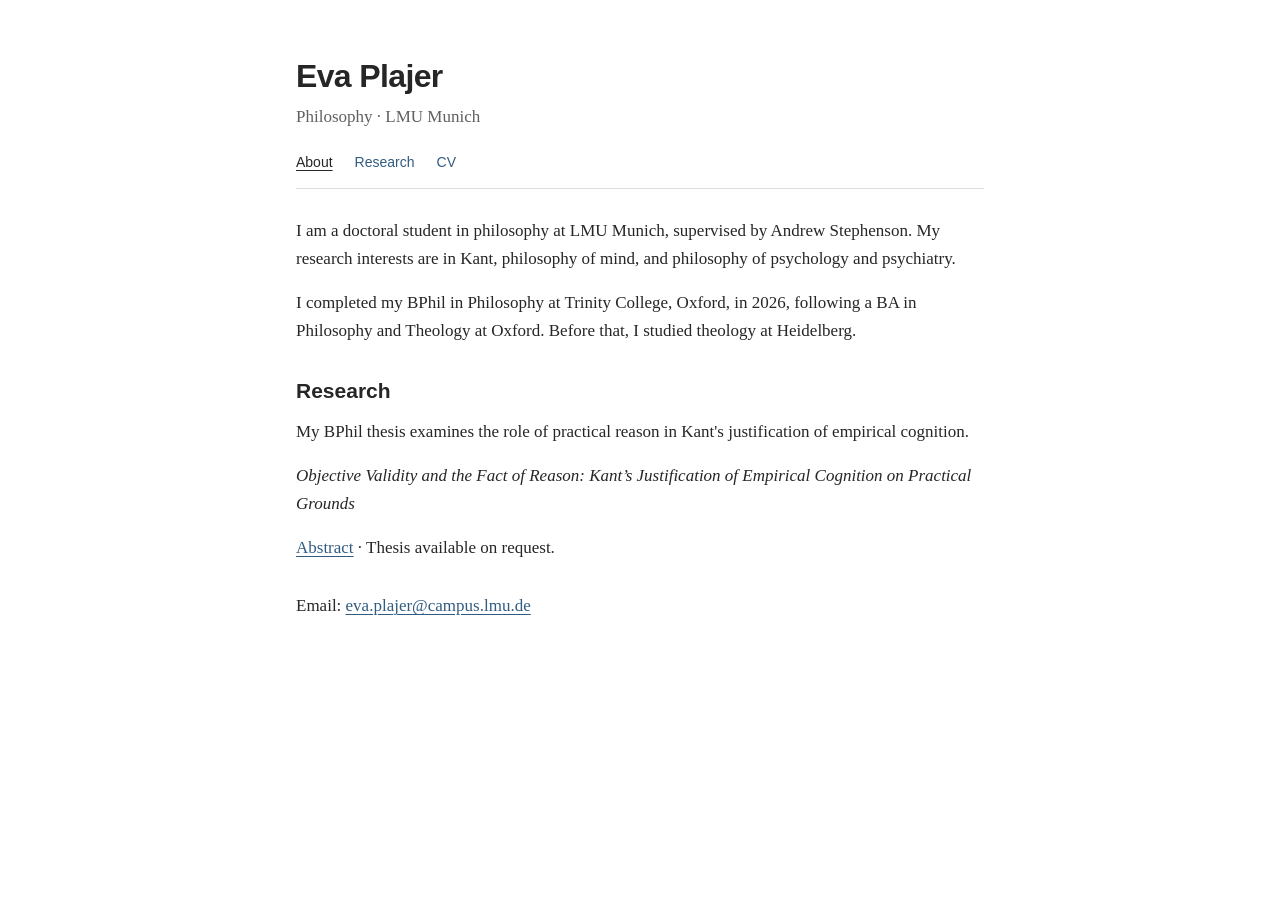
==== commit f7cd46dd: "Simplify thesis description" ====
--- a/index.html
+++ b/index.html
@@ -24,7 +24,7 @@
     <p>I am a doctoral student in philosophy at LMU Munich, supervised by Andrew Stephenson. My research interests are in Kant, philosophy of mind, and philosophy of psychology and psychiatry.</p>
     <p>I completed my BPhil in Philosophy at Trinity College, Oxford, in 2026, following a BA in Philosophy and Theology at Oxford. Before that, I studied theology at Heidelberg.</p>
     <h2>Research</h2>
-    <p>My BPhil thesis examines Kant’s justification of empirical cognition and the role of practical reason in that justification.</p>
+    <p>My BPhil thesis examines the role of practical reason in Kant's justification of empirical cognition.</p>
     <p class="thesis-title">Objective Validity and the Fact of Reason: Kant’s Justification of Empirical Cognition on Practical Grounds</p>
     <p><a href="research.html#thesis">Abstract</a> · Thesis available on request.</p>
     <p class="contact">Email: <a href="mailto:eva.plajer@campus.lmu.de">eva.plajer@campus.lmu.de</a></p>
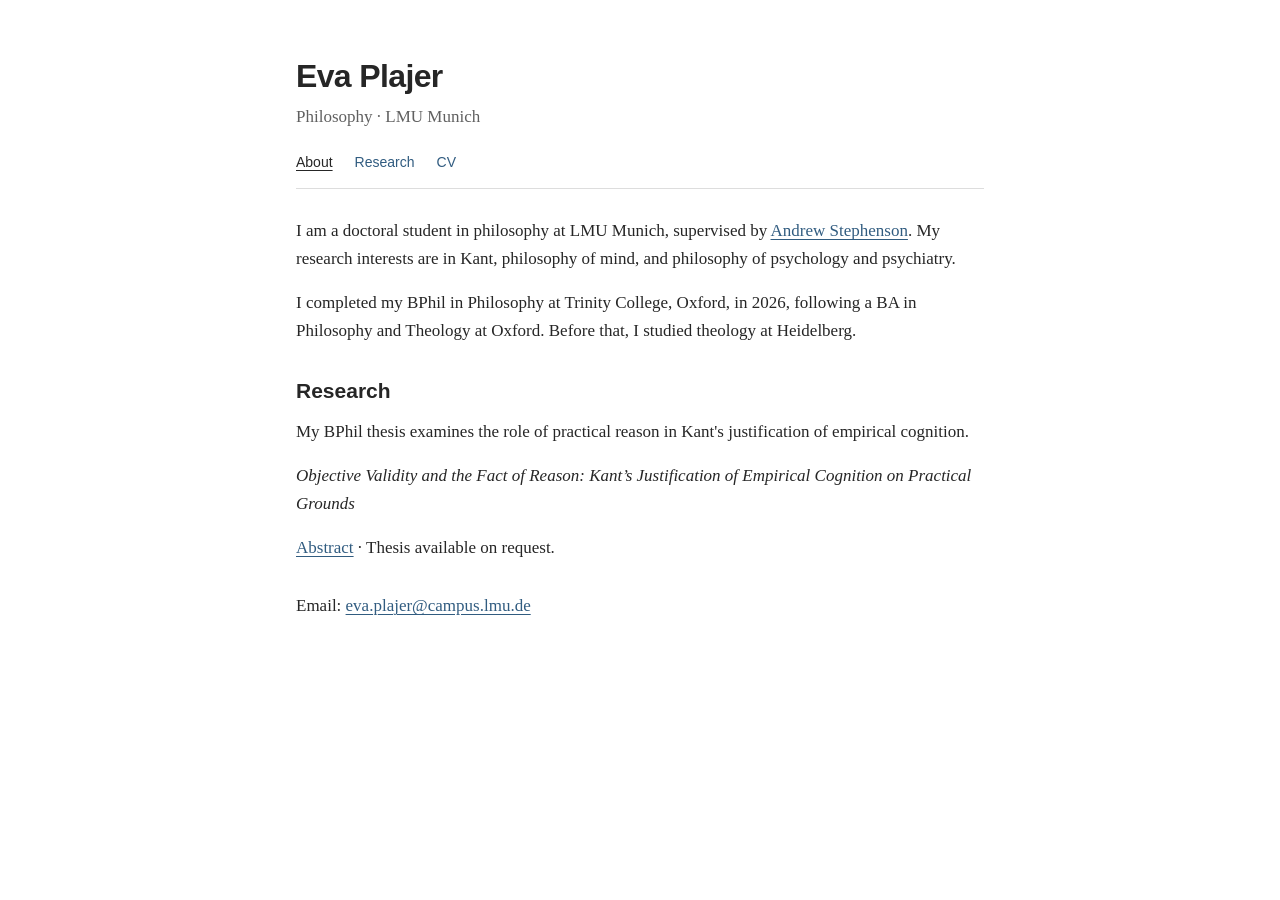
==== commit f211736f: "Link doctoral supervisor website" ====
--- a/index.html
+++ b/index.html
@@ -21,7 +21,7 @@
     </nav>
   </header>
   <main id="main">
-    <p>I am a doctoral student in philosophy at LMU Munich, supervised by Andrew Stephenson. My research interests are in Kant, philosophy of mind, and philosophy of psychology and psychiatry.</p>
+    <p>I am a doctoral student in philosophy at LMU Munich, supervised by <a href="https://acstephenson.com/">Andrew Stephenson</a>. My research interests are in Kant, philosophy of mind, and philosophy of psychology and psychiatry.</p>
     <p>I completed my BPhil in Philosophy at Trinity College, Oxford, in 2026, following a BA in Philosophy and Theology at Oxford. Before that, I studied theology at Heidelberg.</p>
     <h2>Research</h2>
     <p>My BPhil thesis examines the role of practical reason in Kant's justification of empirical cognition.</p>
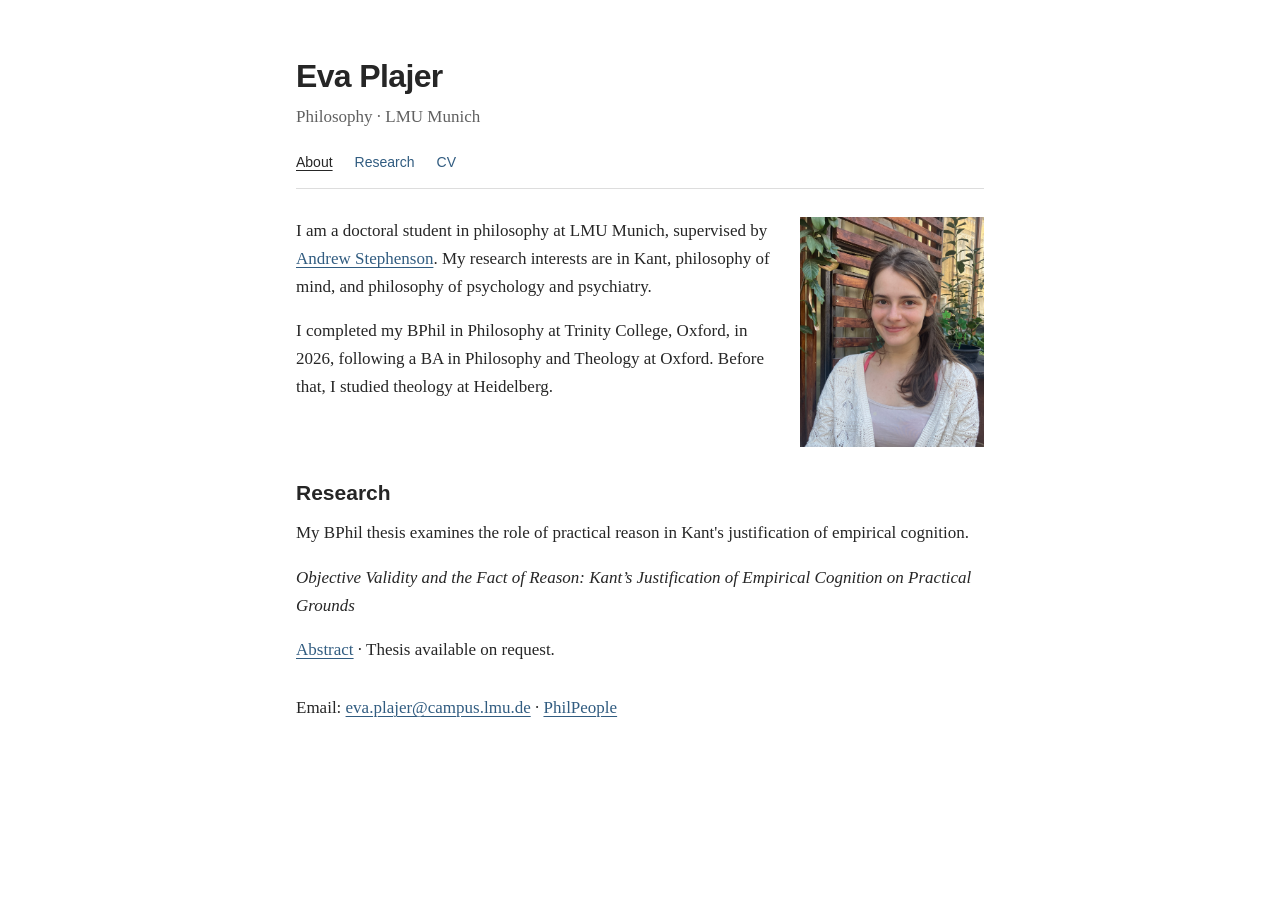
==== commit 265fde5b: "Add restrained portraits and PhilPeople profile link" ====
--- a/index.html
+++ b/index.html
@@ -7,7 +7,7 @@
   <meta name="description" content="Eva Plajer, doctoral student in philosophy at LMU Munich. Research interests in Kant, philosophy of mind, and philosophy of psychology and psychiatry.">
   <link rel="canonical" href="https://evaplajer.com/">
   <link rel="icon" href="favicon.svg" type="image/svg+xml">
-  <link rel="stylesheet" href="styles.css?v=2">
+  <link rel="stylesheet" href="styles.css?v=4">
 </head>
 <body>
   <a class="skip" href="#main">Skip to content</a>
@@ -21,13 +21,20 @@
     </nav>
   </header>
   <main id="main">
-    <p>I am a doctoral student in philosophy at LMU Munich, supervised by <a href="https://acstephenson.com/">Andrew Stephenson</a>. My research interests are in Kant, philosophy of mind, and philosophy of psychology and psychiatry.</p>
-    <p>I completed my BPhil in Philosophy at Trinity College, Oxford, in 2026, following a BA in Philosophy and Theology at Oxford. Before that, I studied theology at Heidelberg.</p>
+    <div class="introduction">
+      <div class="introduction-text">
+        <p>I am a doctoral student in philosophy at LMU Munich, supervised by <a href="https://acstephenson.com/">Andrew Stephenson</a>. My research interests are in Kant, philosophy of mind, and philosophy of psychology and psychiatry.</p>
+        <p>I completed my BPhil in Philosophy at Trinity College, Oxford, in 2026, following a BA in Philosophy and Theology at Oxford. Before that, I studied theology at Heidelberg.</p>
+      </div>
+      <div class="portrait-frame">
+        <img src="assets/eva-plajer-cafe.jpg" alt="Eva Plajer sitting beside plants at a café" width="3024" height="4032" decoding="async">
+      </div>
+    </div>
     <h2>Research</h2>
     <p>My BPhil thesis examines the role of practical reason in Kant's justification of empirical cognition.</p>
     <p class="thesis-title">Objective Validity and the Fact of Reason: Kant’s Justification of Empirical Cognition on Practical Grounds</p>
     <p><a href="research.html#thesis">Abstract</a> · Thesis available on request.</p>
-    <p class="contact">Email: <a href="mailto:eva.plajer@campus.lmu.de">eva.plajer@campus.lmu.de</a></p>
+    <p class="contact">Email: <a href="mailto:eva.plajer@campus.lmu.de">eva.plajer@campus.lmu.de</a> · <a href="https://philpeople.org/profiles/eva-plajer">PhilPeople</a></p>
   </main>
 </body>
 </html>
--- a/styles.css
+++ b/styles.css
@@ -3,6 +3,8 @@
 body { max-width: 740px; margin: 56px auto 72px; padding: 0 26px; color: #262626; background: #fff; font: 17px/1.65 Georgia, 'Times New Roman', serif; }
 a { color: #315c80; text-decoration-thickness: 1px; text-underline-offset: 3px; }
 a:hover { color: #183c5b; }
+.supervisors a { text-decoration: none; }
+.supervisors a:hover, .supervisors a:focus-visible { text-decoration: underline; }
 a:focus-visible, button:focus-visible { outline: 2px solid #315c80; outline-offset: 5px; }
 h1, h2, h3, .site-name, .site-nav, button { font-family: -apple-system, BlinkMacSystemFont, 'Segoe UI', sans-serif; }
 h1 { margin: 0 0 7px; font-size: 32px; line-height: 1.25; font-weight: 600; letter-spacing: -.02em; }
@@ -27,6 +29,20 @@
 .print-button:hover { background: #f5f5f5; }
 .skip { position: absolute; top: -100px; }
 .skip:focus { top: 8px; background: #fff; padding: 5px; }
+.introduction { display: grid; grid-template-columns: minmax(0, 1fr) 184px; align-items: start; gap: 30px; }
+.introduction-text p:last-child { margin-bottom: 0; }
+.portrait-frame, .graduation-frame { overflow: hidden; aspect-ratio: 4 / 5; }
+.portrait-frame img, .graduation-frame img { display: block; width: 100%; height: 100%; object-fit: cover; }
+.portrait-frame img { object-position: 55% 35%; transform: scale(1.45); transform-origin: 55% 35%; }
+.degree-with-photo { display: grid; grid-template-columns: minmax(0, 1fr) 160px; align-items: start; gap: 26px; }
+.graduation-photo { margin: 0; }
+.graduation-frame img { object-position: 52% 25%; transform: scale(1.5); transform-origin: 52% 25%; }
+.graduation-photo figcaption { margin-top: 6px; color: #606060; font-size: 13px; }
+@media (max-width: 620px) {
+  .introduction, .degree-with-photo { grid-template-columns: 1fr; gap: 20px; }
+  .portrait-frame { width: 170px; }
+  .graduation-photo { width: 160px; }
+}
 @media (max-width: 520px) {
   body { margin: 28px auto 42px; padding: 0 22px; font-size: 16px; }
   h1 { font-size: 29px; }
@@ -35,7 +51,8 @@
 @media print {
   @page { size: A4; margin: 18mm; }
   body { max-width: none; margin: 0; padding: 0; font-size: 10pt; line-height: 1.5; }
-  .site-header, .skip, .print-button { display: none; }
+  .site-header, .skip, .print-button, .graduation-photo, .portrait-frame { display: none; }
+  .introduction, .degree-with-photo { display: block; }
   h1 { font-size: 24pt; } h2 { font-size: 15pt; margin-top: 20px; } h3 { font-size: 10pt; }
   .entry { break-inside: avoid; margin-bottom: 15px; }
   .date { font-size: 9pt; }
